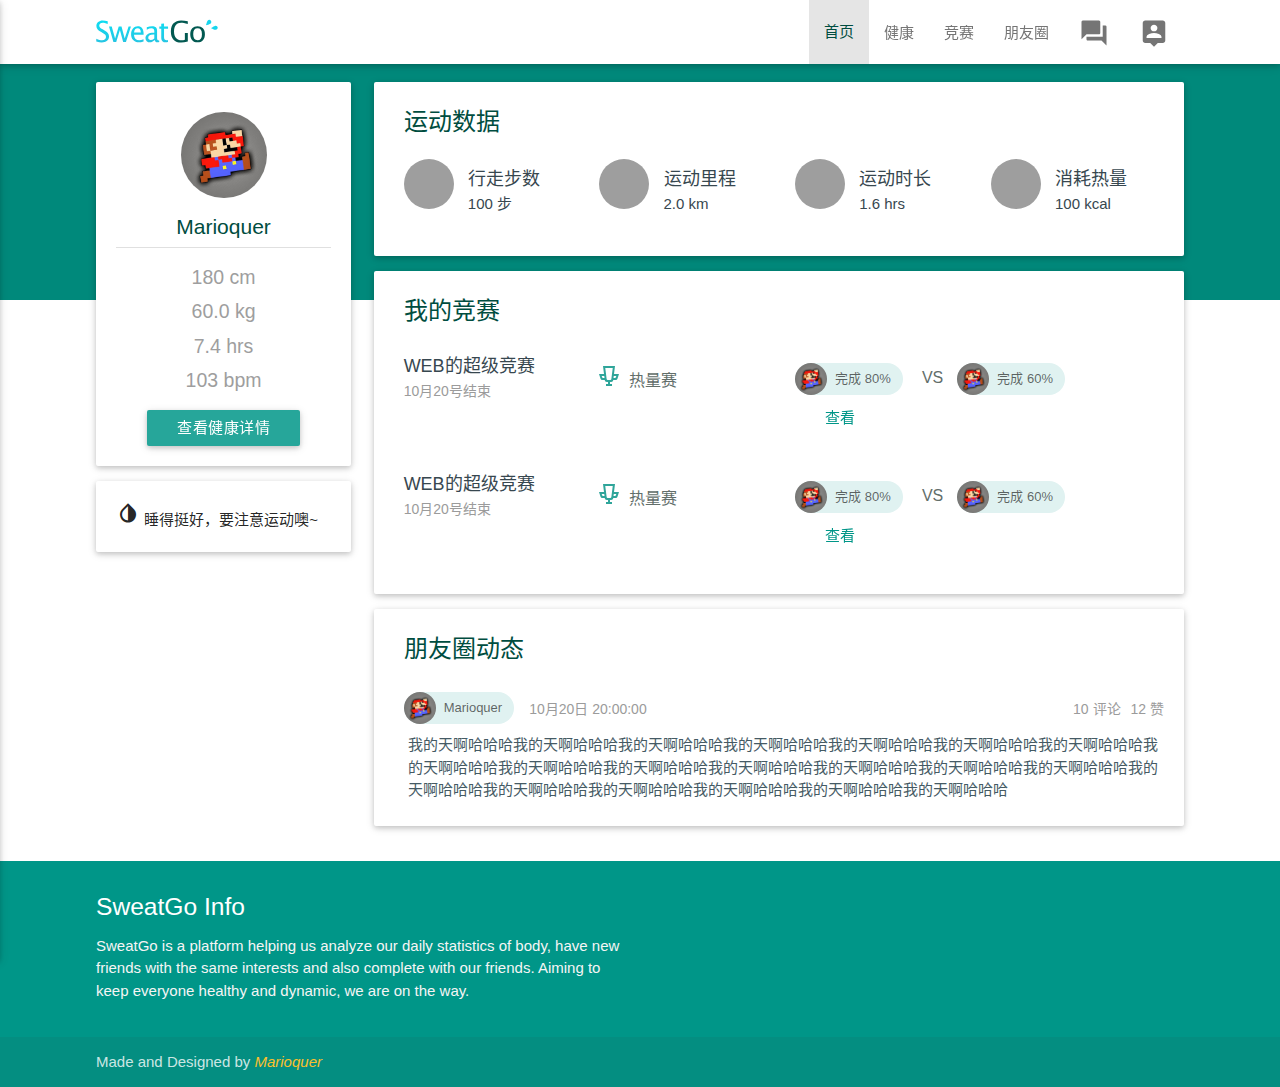
==== prototype/html/index.html @ 118d9241 "Complete the homepage" ====
<!DOCTYPE html>
<html lang="zh-CN">

<head>
    <meta http-equiv="Content-Type" content="text/html; charset=UTF-8" />
    <meta name="viewport" content="width=device-width, initial-scale=1, maximum-scale=1.0, user-scalable=no" />
    <title>Sweat Go!!!</title>
    <!-- CSS  -->
    <link href="https://fonts.googleapis.com/icon?family=Material+Icons" rel="stylesheet">
    <link href="../css/materialize.css" type="text/css" rel="stylesheet" media="screen,projection">
    <link href="../css/index.css" type="text/css" rel="stylesheet">
    <link href="../css/common.css" type="text/css" rel="stylesheet"> </head>

<body>
   <div class="back-color"></div>
   
    <nav class="white" role="navigation">
        <div class="nav-wrapper container">
            <a href="#" class="brand-logo"><img class="responsive-img" src="../image/logo.svg" alt=""></a>
            <ul class="right hide-on-med-and-down">
                <li class="active"><a href="index.html" class="teal-text text-darken-4">首页</a></li>
                <li><a href="health.html" class="waves-effect waves-light grey-text text-darken-1">健康</a></li>
                <li><a href="competition.html" class="waves-effect waves-light grey-text text-darken-1">竞赛</a></li>
                <li><a href="moments.html" class="waves-effect waves-light grey-text text-darken-1">朋友圈</a></li>
                <li><a href="message.html" class="waves-effect waves-light grey-text text-darken-1"><i class="material-icons">question_answer</i></a></li>
                <li><a href="personal.html" class="waves-effect waves-light grey-text text-darken-1"><i class="material-icons">person_pin</i></a></li>
            </ul>
            <ul id="nav-mobile" class="side-nav">
                <li>
                    <div class="userView"> <img class="background" src="../image/background.jpg">
                        <a href="#!"><img class="circle" src="../image/mario.jpg"></a> <a href="#!"><span class="white-text name">Marioquer</span></a> <span class="white-text email"></span> </div>
                </li>
                <ul>
                    <li class="active"><a href="index.html" class="waves-effect waves-teal teal-text text-darken-4 ">首 页 &nbsp;&nbsp;Home</a></li>
                </ul>
                <ul>
                    <li><a href="health.html" class="waves-effect waves-teal teal-text text-darken-4 ">健 康 &nbsp;&nbsp;Health</a></li>
                    <li><a href="health-exercise.html" class="hin-text grey-text">&nbsp;&nbsp;运动统计 &nbsp;&nbsp;Exercise</a></li>
                    <li><a href="health-body.html" class="thin-text grey-text">&nbsp;&nbsp;身体指标 &nbsp;&nbsp;Body</a></li>
                    <li><a href="health-sleep.html" class="thin-text grey-text">&nbsp;&nbsp;睡眠状况 &nbsp;&nbsp;Sleep</a></li>
                </ul>
                <ul>
                    <li><a href="competition.html" class="waves-effect waves-teal teal-text text-darken-4 ">竞 赛 &nbsp;&nbsp;Competition</a></li>
                    <li><a href="competition-joined.html" class="thin-text grey-text">&nbsp;&nbsp;我的竞赛 &nbsp;&nbsp;Joined</a></li>
                    <li><a href="competition-individual.html" class="thin-text grey-text">&nbsp;&nbsp;个人赛 &nbsp;&nbsp;Individual</a></li>
                    <li><a href="competition-groups.html" class="thin-text grey-text">&nbsp;&nbsp;小组赛 &nbsp;&nbsp;Groups</a></li>
                </ul>
                <ul>
                    <li><a href="moments.html" class="waves-effect waves-teal teal-text text-darken-4 ">朋友圈 &nbsp;&nbsp;Moments</a></li>
                    <li><a href="moments-friends.html" class="thin-text grey-text">&nbsp;&nbsp;我的好友 &nbsp;&nbsp;Friends</a></li>
                    <li><a href="moments-published.html" class="thin-text grey-text">&nbsp;&nbsp;我的发布 &nbsp;&nbsp;Published</a></li>
                    <li><a href="moments-comments.html" class="thin-text grey-text">&nbsp;&nbsp;收到评论 &nbsp;&nbsp;Comments</a></li>
                    <li><a href="moments-likes.html" class="thin-text grey-text">&nbsp;&nbsp;收到的赞 &nbsp;&nbsp;Likes</a></li>
                </ul>
            </ul> <a href="#" data-activates="nav-mobile" class="button-collapse active teal-text text-darken-4"><i class="material-icons">menu</i></a> </div>
    </nav>
    <!--    <div class="background" style="height:30px;background-color:#333;"> </div>-->
    <div class="container margin-top-10">
        <div class="row">
            <div class="col l3 m4 s12" id="userInfo">
                <div class="card white">
                    <div class="card-content center">
                        <div class="image-container"><img src="../image/mario.jpg" alt="" class="responsive-img circle"></div>
                        <div class="my-userName teal-text text-darken-4">Marioquer</div>
                        <div class="divider"></div>
                        <ul class="my-info">
                            <li class="thin-text center grey-text text-dartken-4">180 cm</li>
                            <li class="thin-text center grey-text text-dartken-4">60.0 kg</li>
                            <li class="thin-text center grey-text text-dartken-4">7.4 hrs</li>
                            <li class="thin-text center grey-text text-dartken-4">103 bpm</li>
                        </ul> <a class="waves-effect waves-light btn">查看健康详情</a> </div>
                </div>
                <div class="card white">
                    <div class="card-content">
                        <p><i class="material-icons">invert_colors</i> 睡得挺好，要注意运动噢~</p>
                    </div>
                </div>
            </div>
            <div class="col l9 m8 s12">
                <div class="card white">
                    <div class="card-content margin-left-10"> <span class="card-title teal-text text-darken-4">运动数据</span>
                        <div class="bold-divider"></div>
                        <div class="row">
                            <div class="col m3 s12">
                                <div class="grey inline" style="border-radius:100px;height:50px;width:50px; margin-top:10px;"></div>
                                <div class="inline margin-left-10 blue-grey-text text-darken-3" style="height:50px;">
                                    <div style="font-size:18px;">行走步数</div>
                                    <div>100 步</div>
                                </div>
                            </div>
                            <div class="col m3 s12">
                                <div class="grey inline" style="border-radius:100px;height:50px;width:50px; margin-top:10px;"></div>
                                <div class="inline margin-left-10 blue-grey-text text-darken-3" style="height:50px;">
                                    <div style="font-size:18px;">运动里程</div>
                                    <div>2.0 km</div>
                                </div>
                            </div>
                            <div class="col m3 s12">
                                <div class="grey inline" style="border-radius:100px;height:50px;width:50px; margin-top:10px;"></div>
                                <div class="inline margin-left-10 blue-grey-text text-darken-3" style="height:50px;">
                                    <div style="font-size:18px;">运动时长</div>
                                    <div>1.6 hrs</div>
                                </div>
                            </div>
                            <div class="col m3 s12">
                                <div class="grey inline" style="border-radius:100px;height:50px;width:50px; margin-top:10px;"></div>
                                <div class="inline margin-left-10 blue-grey-text text-darken-3" style="height:50px;">
                                    <div style="font-size:18px;">消耗热量</div>
                                    <div>100 kcal</div>
                                </div>
                            </div>
                        </div>
                    </div>
                </div>
                <div class="card white">
                    <div class="card-content margin-left-10"> <span class="card-title teal-text text-darken-4">我的竞赛</span>
                        <div class="bold-divider"></div>
                        <div class="row">
                            <div class="col m3 s12 list-info">
                                <div class="game-name blue-grey-text text-darken-3">WEB的超级竞赛</div>
                                <div class="game-time">10月20号结束</div>
                            </div>
                            <div class="col m3 s12 list-info">
                                <div class="game-class"><img src="../icons/cup.svg" alt="">
                                    <div class="game-class-name">热量赛</div>
                                </div>
                            </div>
                            <div class="col m6 s12 list-info">
                                <div class="chip inline"> <img src="../image/mario.jpg" alt="Contact Person"> 完成 80% </div> <span class="game-class margin-right-10 margin-left-10">VS</span>
                                <div class="chip inline"> <img src="../image/mario.jpg" alt="Contact Person"> 完成 60% </div> <a class="waves-effect waves-teal btn-flat teal-text">查看</a> </div>
                        </div>
                        <!--                        <div class="divider"></div>-->
                        <div class="row">
                            <div class="col m3 s12 list-info">
                                <div class="game-name blue-grey-text text-darken-3">WEB的超级竞赛</div>
                                <div class="game-time">10月20号结束</div>
                            </div>
                            <div class="col m3 s12 list-info">
                                <div class="game-class"><img src="../icons/cup.svg" alt="">
                                    <div class="game-class-name">热量赛</div>
                                </div>
                            </div>
                            <div class="col m6 s12 list-info">
                                <div class="chip inline"> <img src="../image/mario.jpg" alt="Contact Person"> 完成 80% </div> <span class="game-class margin-right-10 margin-left-10">VS</span>
                                <div class="chip inline"> <img src="../image/mario.jpg" alt="Contact Person"> 完成 60% </div> <a class="waves-effect waves-teal btn-flat teal-text">查看</a> </div>
                        </div>
                    </div>
                </div>
                <div class="card white">
                    <div class="card-content margin-left-10"> <span class="card-title teal-text text-darken-4">朋友圈动态</span>
                        <div class="bold-divider"></div>
                        <div class="list-info">
                            <div class="chip inline left"> <img src="../image/mario.jpg" alt="Contact Person"> Marioquer </div>
                            <div class="moment-time inline margin-left-10"> 10月20日 20:00:00</div>
                            <div class="moment-time inline margin-left-10 right"> 12 赞</div>
                            <div class="moment-time inline margin-left-10 right"> 10 评论</div>
                        </div>
                        <div class="margin-top-10 moment-intent blue-grey-text text-darken-2">我的天啊哈哈哈我的天啊哈哈哈我的天啊哈哈哈我的天啊哈哈哈我的天啊哈哈哈我的天啊哈哈哈我的天啊哈哈哈我的天啊哈哈哈我的天啊哈哈哈我的天啊哈哈哈我的天啊哈哈哈我的天啊哈哈哈我的天啊哈哈哈我的天啊哈哈哈我的天啊哈哈哈我的天啊哈哈哈我的天啊哈哈哈我的天啊哈哈哈我的天啊哈哈哈我的天啊哈哈哈</div></div>
                </div>
            </div>
        </div>
    </div>
    <footer class="page-footer teal">
        <div class="container">
            <div class="row">
                <div class="col l6 s12">
                    <h5 class="white-text">SweatGo Info</h5>
                    <p class="grey-text text-lighten-4 thin-text">SweatGo is a platform helping us analyze our daily statistics of body, have new friends with the same interests and also complete with our friends. Aiming to keep everyone healthy and dynamic, we are on the way.</p>
                </div>
            </div>
        </div>
        <div class="footer-copyright">
            <div class="container"> Made and Designed by <a class="yellow-text text-darken-2" href="https://github.com/marioquer"><em>Marioquer</em></a> </div>
        </div>
    </footer>
    <!--  Scripts-->
    <script src="https://code.jquery.com/jquery-2.1.1.min.js"></script>
    <script src="../js/materialize.js"></script>
    <script src="../js/init.js"></script>
</body>

</html>
---- prototype/css/index.css ----
.image-container{
    width: 40%;
    margin-top: 10px;
    margin-left: auto;
    margin-right: auto;
}
---- prototype/css/common.css ----
body {
    font-family: Helvetica, Tahoma, Arial, "PingFang SC", Heiti, “黑体”, “Microsoft YaHei”, “微软雅黑”, SimSun, “宋体”, sans-serif;
}

.thin-text {
    font-weight: 300;
}

.normal-text {
    font-weight: 500;
}

.bold-text {
    font-weight: 800;
}

.padding-left-10 {
    padding-left: 10px;
}

.padding-left-30 {
    padding-left: 30px;
}

.margin-left-10 {
    margin-left: 10px;
}

.margin-right-10 {
    margin-right: 10px;
}

.margin-left-30 {
    margin-left: 30px;
}

.margin-top-10 {
    margin-top: 10px;
}

@media only screen and (max-width:601px) {
    #userInfo {
        display: none;
    }
}

.my-userName {
    font-size: 1.4em;
    margin-top: 6px;
    text-align: center;
}

.user-backColor {
    position: absolute;
    top: 0;
    left: 0;
    height: 180px;
}

.my-info li {
    font-size: 1.3em;
    margin-top: 5px;
}

.inline {
    display: inline-block;
}

.list-info {
    margin-top: 16px;
}

.game-name {
    font-size: 18px;
    line-height: 24px;
    coloc: #596564;
}

.game-time {
    margin-top: 4px;
    font-size: 14px;
    font-weight: 300;
    line-height: 18px;
    color: #9B9B9B;
}

.game-class {
    display: inline-block;
    margin-top: 12px;
    color: #626E6A;
    font-size: 16px;
    font-weight: 300;
}

.game-class-name {
    display: inline-block;
    margin-left: 5px;
    padding-bottom: 4px;
}
.moment-time {
    margin-top: 8px;
    font-size: 14px;
    line-height: 18px;
    color: #9B9B9B;
}

.moment-intent {
    padding: 4px;
}

.back-color {
    width: 100%;
    height: 300px;
    position: absolute;
    top: 0;
    left: 0;
    z-index: -1;
    background-color: #00897b;
}
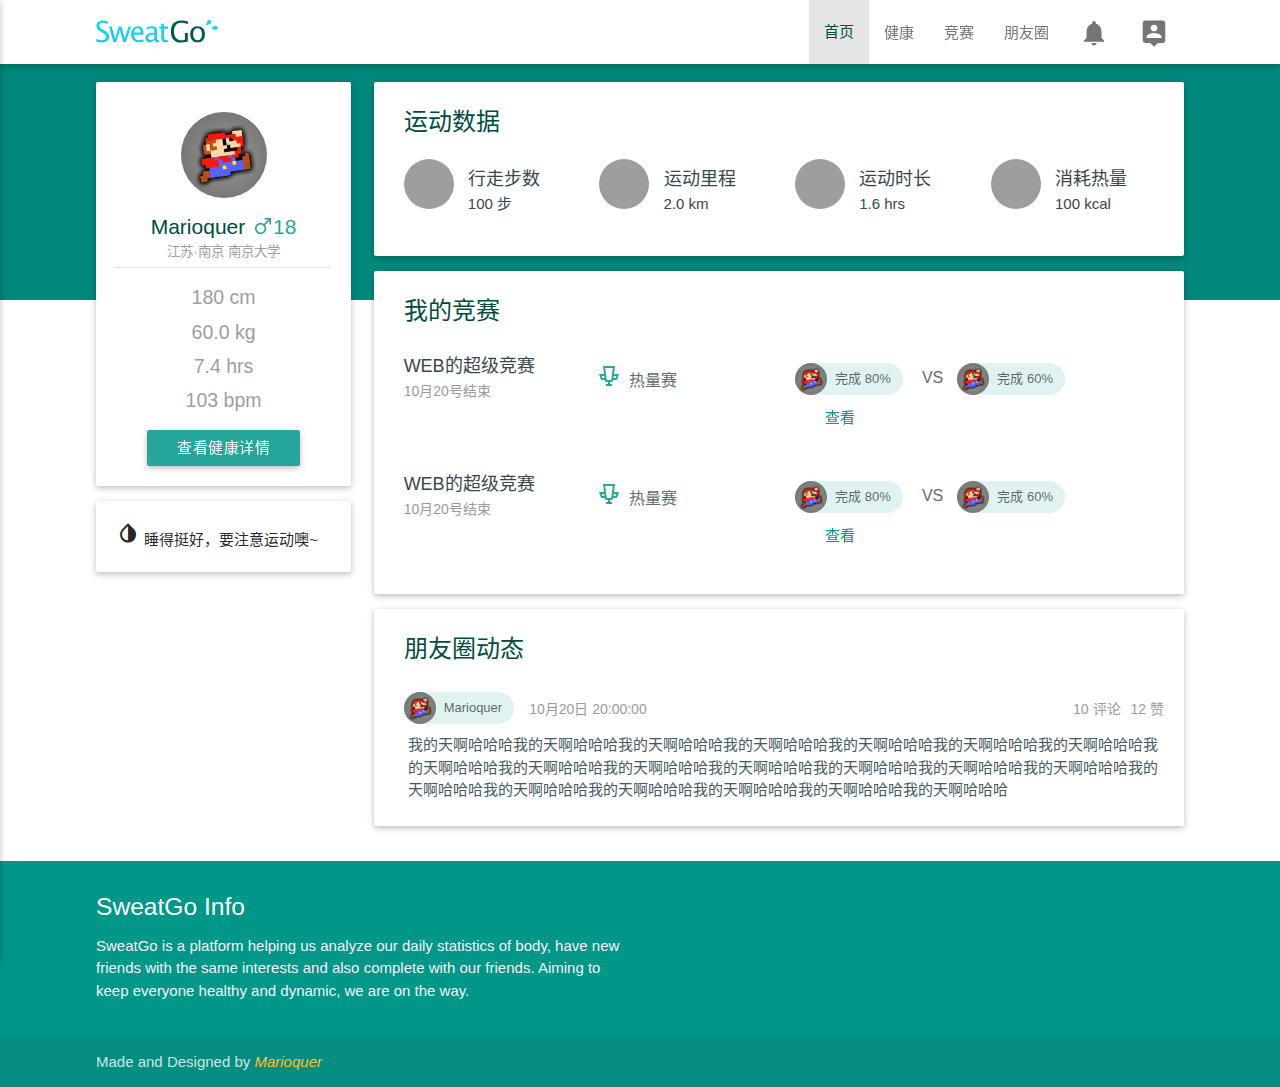
==== commit d3c0cdc2: "complete static pages of "messages","personal" and "moments"" ====
--- a/prototype/html/index.html
+++ b/prototype/html/index.html
@@ -6,25 +6,24 @@
     <meta name="viewport" content="width=device-width, initial-scale=1, maximum-scale=1.0, user-scalable=no" />
     <title>Sweat Go!!!</title>
     <!-- CSS  -->
-    <link href="https://fonts.googleapis.com/icon?family=Material+Icons" rel="stylesheet">
     <link href="../css/materialize.css" type="text/css" rel="stylesheet" media="screen,projection">
     <link href="../css/index.css" type="text/css" rel="stylesheet">
     <link href="../css/common.css" type="text/css" rel="stylesheet"> </head>
 
 <body>
-   <div class="back-color"></div>
-   
+    <div class="back-color" style="background-color: #00897b;"></div>
     <nav class="white" role="navigation">
         <div class="nav-wrapper container">
             <a href="#" class="brand-logo"><img class="responsive-img" src="../image/logo.svg" alt=""></a>
             <ul class="right hide-on-med-and-down">
                 <li class="active"><a href="index.html" class="teal-text text-darken-4">首页</a></li>
-                <li><a href="health.html" class="waves-effect waves-light grey-text text-darken-1">健康</a></li>
-                <li><a href="competition.html" class="waves-effect waves-light grey-text text-darken-1">竞赛</a></li>
-                <li><a href="moments.html" class="waves-effect waves-light grey-text text-darken-1">朋友圈</a></li>
-                <li><a href="message.html" class="waves-effect waves-light grey-text text-darken-1"><i class="material-icons">question_answer</i></a></li>
+                <li><a href="health-exercise.html" class="waves-effect waves-light grey-text text-darken-1">健康</a></li>
+                <li><a href="competitions-joined.html" class="waves-effect waves-light grey-text text-darken-1">竞赛</a></li>
+                <li><a href="moments-all.html" class="waves-effect waves-light grey-text text-darken-1">朋友圈</a></li>
+                <li><a href="messages.html" class="waves-effect waves-light grey-text text-darken-1"><i class="material-icons">notifications</i></a></li>
                 <li><a href="personal.html" class="waves-effect waves-light grey-text text-darken-1"><i class="material-icons">person_pin</i></a></li>
             </ul>
+            <!--begin sidenav-->
             <ul id="nav-mobile" class="side-nav">
                 <li>
                     <div class="userView"> <img class="background" src="../image/background.jpg">
@@ -40,19 +39,25 @@
                     <li><a href="health-sleep.html" class="thin-text grey-text">&nbsp;&nbsp;睡眠状况 &nbsp;&nbsp;Sleep</a></li>
                 </ul>
                 <ul>
-                    <li><a href="competition.html" class="waves-effect waves-teal teal-text text-darken-4 ">竞 赛 &nbsp;&nbsp;Competition</a></li>
-                    <li><a href="competition-joined.html" class="thin-text grey-text">&nbsp;&nbsp;我的竞赛 &nbsp;&nbsp;Joined</a></li>
-                    <li><a href="competition-individual.html" class="thin-text grey-text">&nbsp;&nbsp;个人赛 &nbsp;&nbsp;Individual</a></li>
-                    <li><a href="competition-groups.html" class="thin-text grey-text">&nbsp;&nbsp;小组赛 &nbsp;&nbsp;Groups</a></li>
+                    <li><a href="competitions.html" class="waves-effect waves-teal teal-text text-darken-4 ">竞 赛 &nbsp;&nbsp;Competitions</a></li>
+                    <li><a href="competitions-joined.html" class="thin-text grey-text">&nbsp;&nbsp;我的竞赛 &nbsp;&nbsp;Joined</a></li>
+                    <li><a href="competitions-individual.html" class="thin-text grey-text">&nbsp;&nbsp;个人赛 &nbsp;&nbsp;Individual</a></li>
+                    <li><a href="competitions-groups.html" class="thin-text grey-text">&nbsp;&nbsp;小组赛 &nbsp;&nbsp;Groups</a></li>
                 </ul>
                 <ul>
                     <li><a href="moments.html" class="waves-effect waves-teal teal-text text-darken-4 ">朋友圈 &nbsp;&nbsp;Moments</a></li>
+                    <li><a href="moments-all.html" class="thin-text grey-text">&nbsp;&nbsp;全部动态 &nbsp;&nbsp;All</a></li>
+                    <li><a href="moments-friends-post.html" class="thin-text grey-text">&nbsp;&nbsp;好友动态 &nbsp;&nbsp;Friends post</a></li>
                     <li><a href="moments-friends.html" class="thin-text grey-text">&nbsp;&nbsp;我的好友 &nbsp;&nbsp;Friends</a></li>
                     <li><a href="moments-published.html" class="thin-text grey-text">&nbsp;&nbsp;我的发布 &nbsp;&nbsp;Published</a></li>
                     <li><a href="moments-comments.html" class="thin-text grey-text">&nbsp;&nbsp;收到评论 &nbsp;&nbsp;Comments</a></li>
                     <li><a href="moments-likes.html" class="thin-text grey-text">&nbsp;&nbsp;收到的赞 &nbsp;&nbsp;Likes</a></li>
                 </ul>
+                <ul>
+                    <li><a href="lessons.html" class="waves-effect waves-teal teal-text text-darken-4 ">教程 &nbsp;&nbsp;Lessons</a></li>
+                </ul>
             </ul> <a href="#" data-activates="nav-mobile" class="button-collapse active teal-text text-darken-4"><i class="material-icons">menu</i></a> </div>
+            <!--end sidenav-->
     </nav>
     <!--    <div class="background" style="height:30px;background-color:#333;"> </div>-->
     <div class="container margin-top-10">
@@ -61,14 +66,15 @@
                 <div class="card white">
                     <div class="card-content center">
                         <div class="image-container"><img src="../image/mario.jpg" alt="" class="responsive-img circle"></div>
-                        <div class="my-userName teal-text text-darken-4">Marioquer</div>
+                        <div class="my-userName teal-text text-darken-4">Marioquer <img style="margin-left:4px;" src="../icons/boy.svg" alt=""><span>18</span></div>
+                        <div class="my-userInfo">江苏·南京 南京大学</div>
                         <div class="divider"></div>
                         <ul class="my-info">
                             <li class="thin-text center grey-text text-dartken-4">180 cm</li>
                             <li class="thin-text center grey-text text-dartken-4">60.0 kg</li>
                             <li class="thin-text center grey-text text-dartken-4">7.4 hrs</li>
                             <li class="thin-text center grey-text text-dartken-4">103 bpm</li>
-                        </ul> <a class="waves-effect waves-light btn">查看健康详情</a> </div>
+                        </ul> <a class="waves-effect waves-light btn" href="health-body.html">查看健康详情</a> </div>
                 </div>
                 <div class="card white">
                     <div class="card-content">
@@ -155,7 +161,8 @@
                             <div class="moment-time inline margin-left-10 right"> 12 赞</div>
                             <div class="moment-time inline margin-left-10 right"> 10 评论</div>
                         </div>
-                        <div class="margin-top-10 moment-intent blue-grey-text text-darken-2">我的天啊哈哈哈我的天啊哈哈哈我的天啊哈哈哈我的天啊哈哈哈我的天啊哈哈哈我的天啊哈哈哈我的天啊哈哈哈我的天啊哈哈哈我的天啊哈哈哈我的天啊哈哈哈我的天啊哈哈哈我的天啊哈哈哈我的天啊哈哈哈我的天啊哈哈哈我的天啊哈哈哈我的天啊哈哈哈我的天啊哈哈哈我的天啊哈哈哈我的天啊哈哈哈我的天啊哈哈哈</div></div>
+                        <div class="margin-top-10 moment-intent blue-grey-text text-darken-2">我的天啊哈哈哈我的天啊哈哈哈我的天啊哈哈哈我的天啊哈哈哈我的天啊哈哈哈我的天啊哈哈哈我的天啊哈哈哈我的天啊哈哈哈我的天啊哈哈哈我的天啊哈哈哈我的天啊哈哈哈我的天啊哈哈哈我的天啊哈哈哈我的天啊哈哈哈我的天啊哈哈哈我的天啊哈哈哈我的天啊哈哈哈我的天啊哈哈哈我的天啊哈哈哈我的天啊哈哈哈</div>
+                    </div>
                 </div>
             </div>
         </div>
--- a/prototype/css/common.css
+++ b/prototype/css/common.css
@@ -2,6 +2,38 @@
     font-family: Helvetica, Tahoma, Arial, "PingFang SC", Heiti, “黑体”, “Microsoft YaHei”, “微软雅黑”, SimSun, “宋体”, sans-serif;
 }
 
+@font-face {
+    font-family: 'Material Icons';
+    font-style: normal;
+    font-weight: 400;
+    src: url(../fonts/google-icons/MaterialIcons-Regular.eot);
+    /* For IE6-8 */
+    src: local('Material Icons'), local('MaterialIcons-Regular'), url(../fonts/google-icons/MaterialIcons-Regular.woff2) format('woff2'), url(../fonts/google-icons/MaterialIcons-Regular.woff) format('woff'), url(../fonts/google-icons/MaterialIcons-Regular.ttf) format('truetype');
+}
+
+.material-icons {
+    font-family: 'Material Icons';
+    font-weight: normal;
+    font-style: normal;
+    font-size: 24px;
+    /* Preferred icon size */
+    display: inline-block;
+    line-height: 1;
+    text-transform: none;
+    letter-spacing: normal;
+    word-wrap: normal;
+    white-space: nowrap;
+    direction: ltr;
+    /* Support for all WebKit browsers. */
+    -webkit-font-smoothing: antialiased;
+    /* Support for Safari and Chrome. */
+    text-rendering: optimizeLegibility;
+    /* Support for Firefox. */
+    -moz-osx-font-smoothing: grayscale;
+    /* Support for IE. */
+    font-feature-settings: 'liga';
+}
+
 .thin-text {
     font-weight: 300;
 }
@@ -22,6 +54,10 @@
     padding-left: 30px;
 }
 
+.padding-bottom-20 {
+    padding-bottom: 20px;
+}
+
 .margin-left-10 {
     margin-left: 10px;
 }
@@ -36,6 +72,18 @@
 
 .margin-top-10 {
     margin-top: 10px;
+}
+
+.margin-top-40 {
+    margin-top: 40px;
+}
+
+.min-height-500 {
+    min-height: 500px;
+}
+
+.min-height-700 {
+    min-height: 700px;
 }
 
 @media only screen and (max-width:601px) {
@@ -48,6 +96,13 @@
     font-size: 1.4em;
     margin-top: 6px;
     text-align: center;
+}
+
+.my-userName span {
+    font-size: 1em;
+    color: #2FA59A;
+    font-weight: 300;
+    margin-left: 2px;
 }
 
 .user-backColor {
@@ -97,6 +152,7 @@
     margin-left: 5px;
     padding-bottom: 4px;
 }
+
 .moment-time {
     margin-top: 8px;
     font-size: 14px;
@@ -115,5 +171,60 @@
     top: 0;
     left: 0;
     z-index: -1;
-    background-color: #00897b;
-}
+}
+
+.my-userInfo {
+    font-size: 0.9em;
+    color: #a0a0a0;
+    font-weight: 300;
+}
+
+.left-list {
+    margin-top: 0;
+    margin-bottom: 0;
+    letter-spacing: 0.1em;
+}
+
+.left-list li a {
+    width: 100%;
+    height: 35px;
+    font-size: 1.2em;
+    line-height: 35px;
+}
+
+ul li.active {
+    background-color: rgba(0, 0, 0, 0.1);
+}
+
+.left-list li:hover {
+    background-color: rgba(0, 0, 0, 0.05);
+}
+
+.rank-item {
+    height: 30px;
+}
+
+.rank-name {
+    font-size: 16px;
+    cursor: pointer;
+}
+
+.rank {
+    font-size: 16px;
+}
+
+#refreshButton {
+    width: 24px;
+    height: 24px;
+    border-radius: 4px;
+    cursor: pointer;
+    margin-right: 4px;
+    margin-top: 7px;
+    transition: .3s;
+    -webkit-transition: .3s;
+    -mozilla-transition: .3s;
+}
+
+#refreshButton:hover {
+    background-color: rgba(0, 0, 0, 0.1);
+}